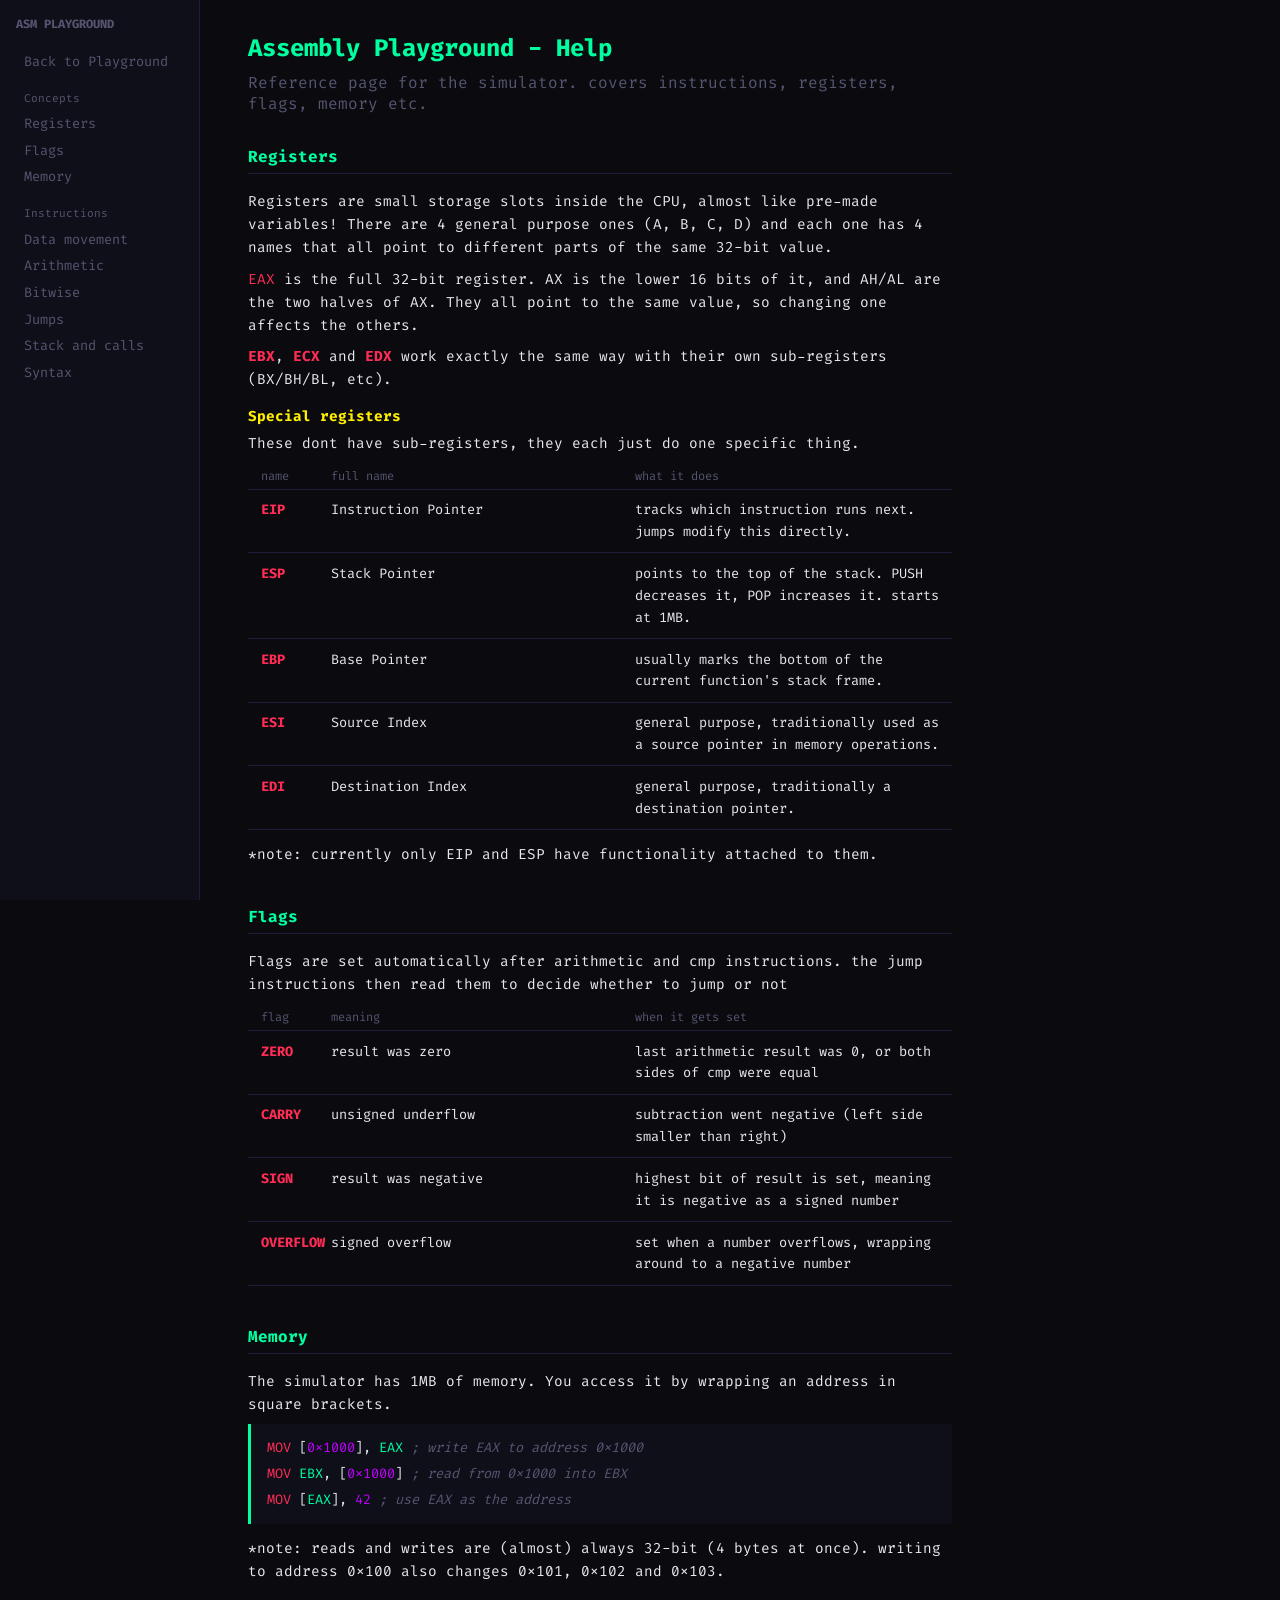
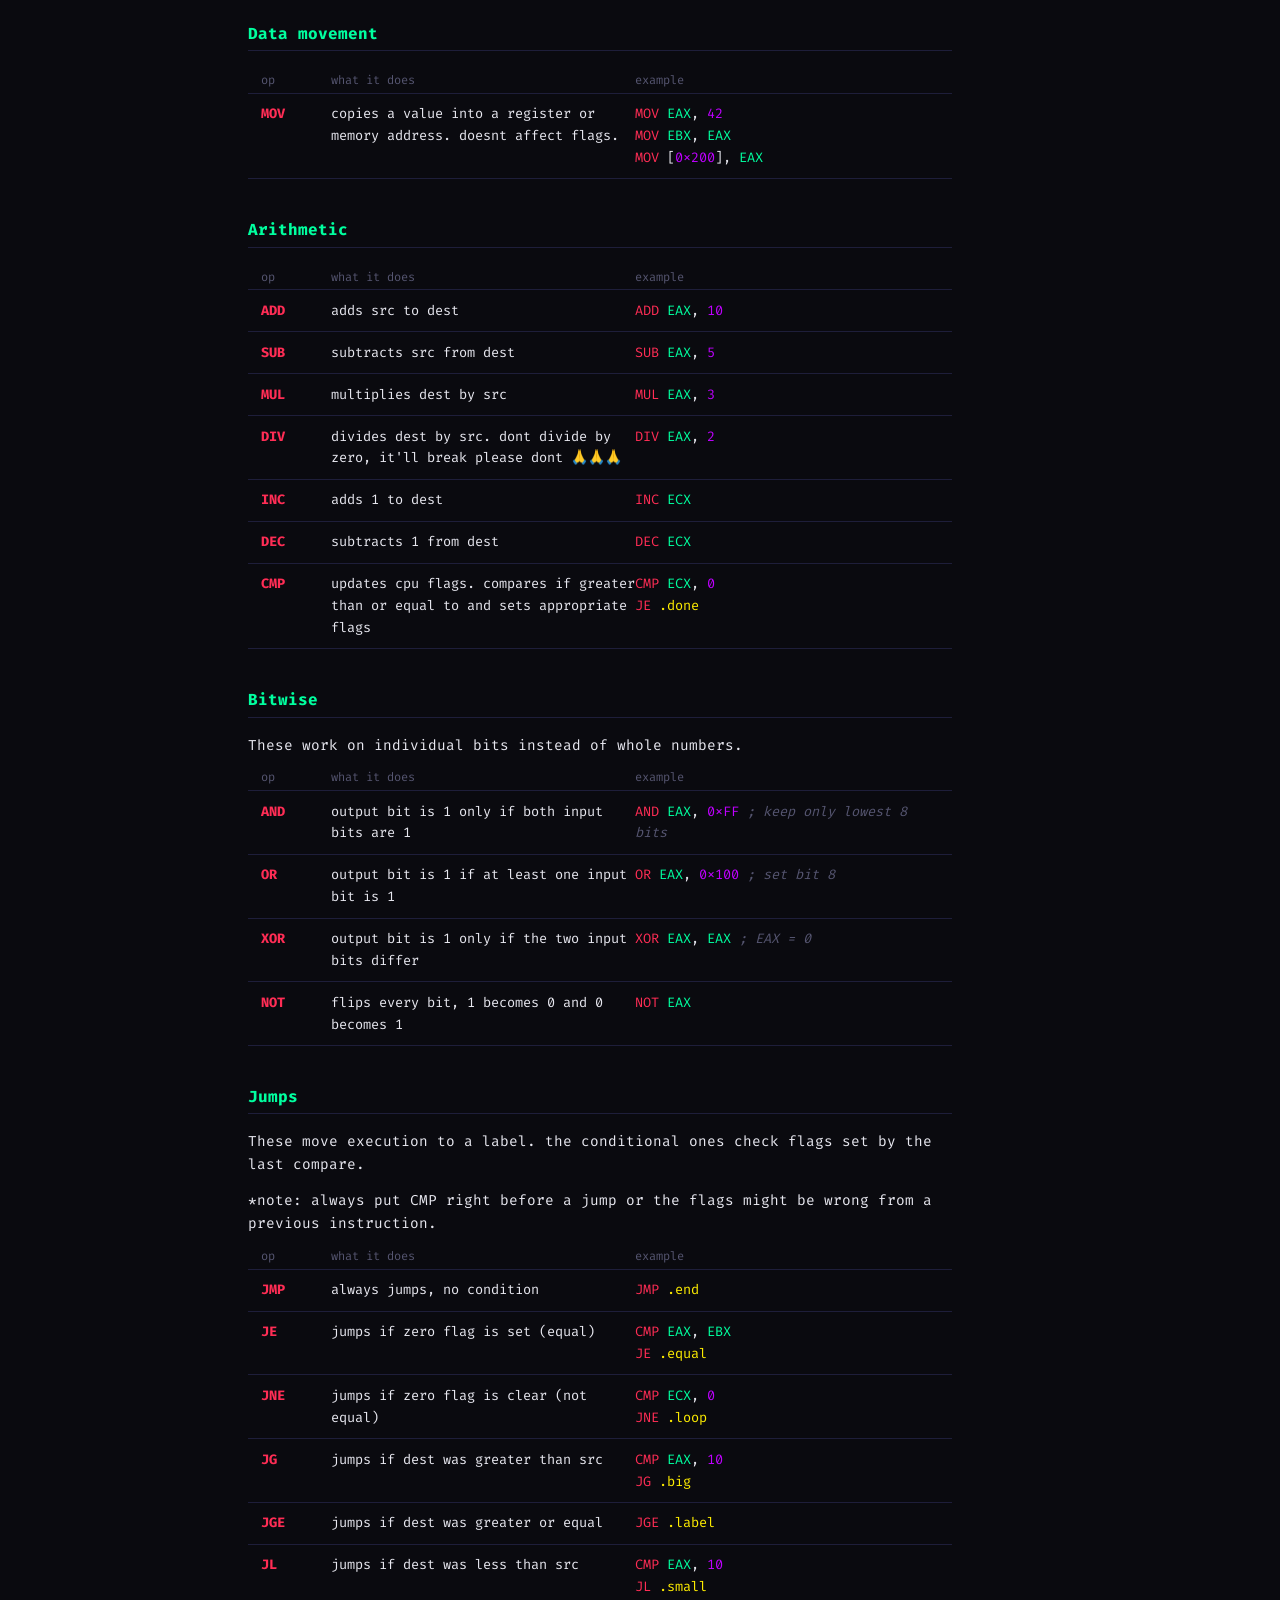
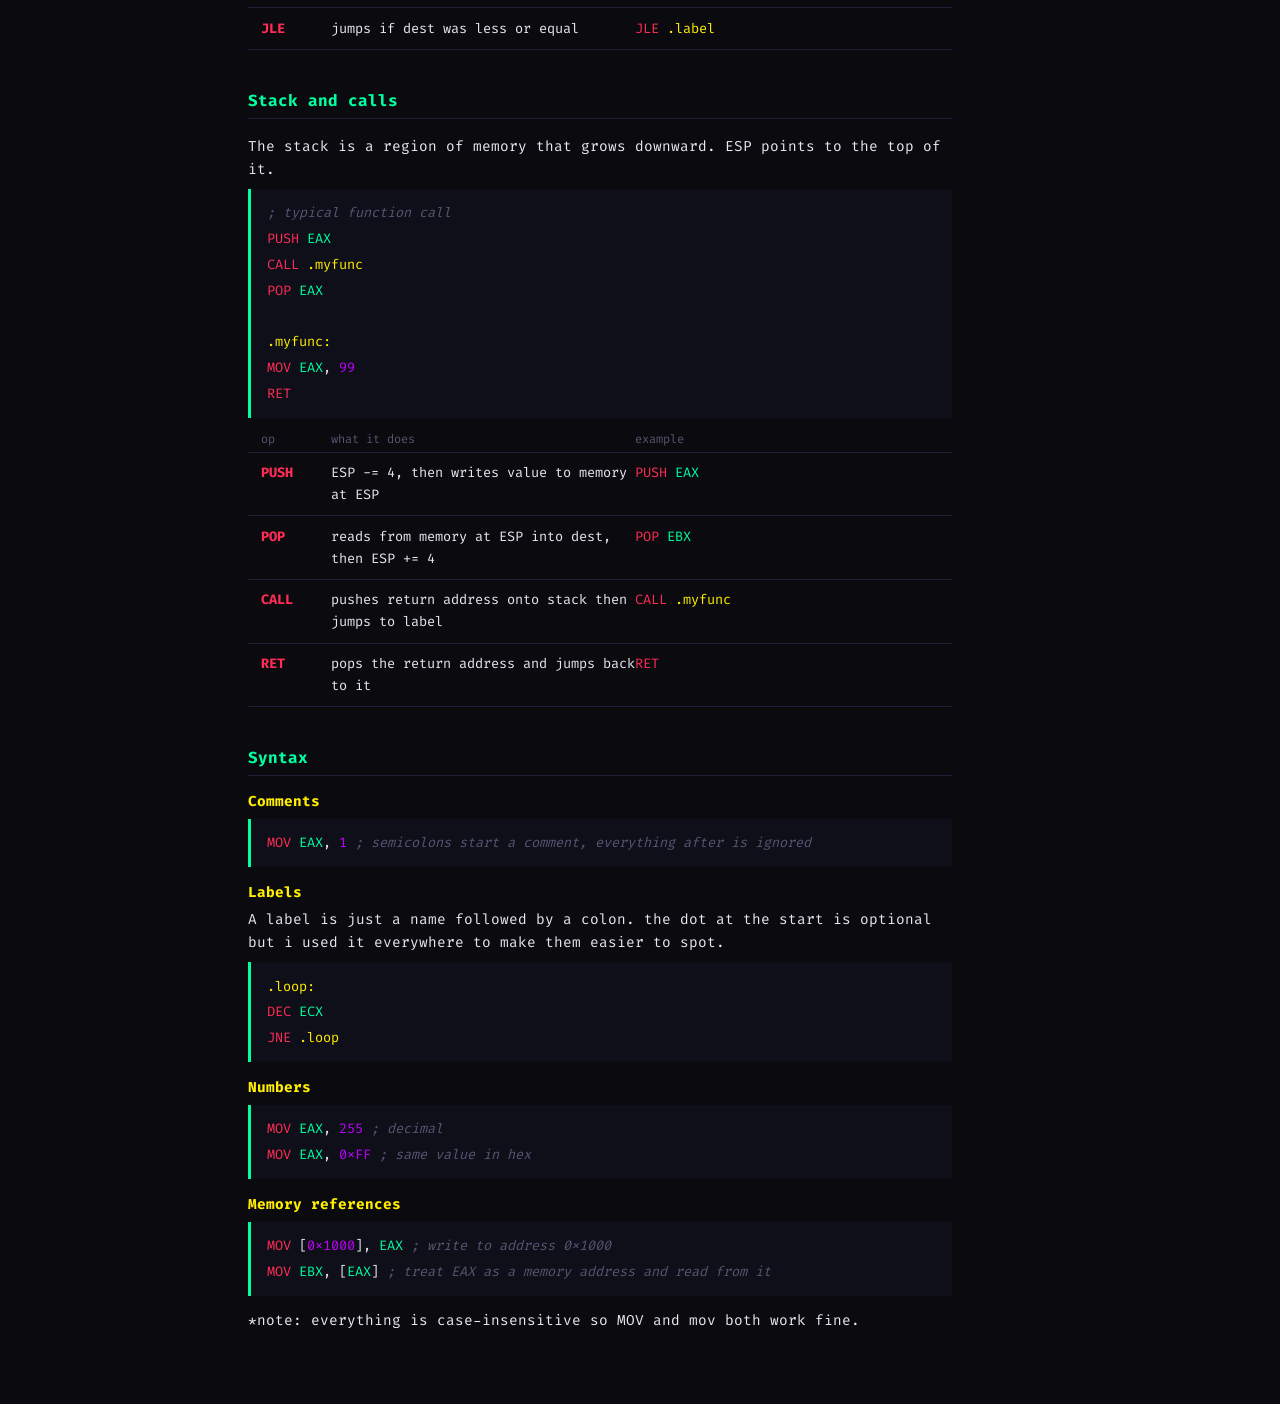
==== help.html @ bed05d88 "rewrote all of asm.js and ui.js, added help.html" ====
<!DOCTYPE html>
<html>
<head>
    <title>Assembly Playground - Help</title>
    <link rel="icon" type="image/x-icon" href="icon.jpg">
    <link rel="stylesheet" href="css/help.css">

    <!-- import google font -->
    <link href="https://fonts.googleapis.com/css2?family=Fira+Code&display=swap" rel="stylesheet">
</head>
<body>
<div class="page">
    <div class="sidebar">
        <h1>ASM PLAYGROUND</h1>
        <a href="index.html">Back to Playground</a>
        <span class="group">Concepts</span>
        <a href="#registers">Registers</a>
        <a href="#flags">Flags</a>
        <a href="#memory">Memory</a>
        <span class="group">Instructions</span>
        <a href="#data">Data movement</a>
        <a href="#arithmetic">Arithmetic</a>
        <a href="#bitwise">Bitwise</a>
        <a href="#jumps">Jumps</a>
        <a href="#stack">Stack and calls</a>
        <a href="#syntax">Syntax</a>
    </div>

    <div class="content">
        <h1>Assembly Playground - Help</h1>
        <p>Reference page for the simulator. covers instructions, registers, flags, memory etc.</p>

        <!-- registers -->
        <div class="section" id="registers">
            <h2>Registers</h2>
            <p>Registers are small storage slots inside the CPU, almost like pre-made variables! There are 4 general purpose ones (A, B, C, D) and each one has 4 names that all point to different parts of the same 32-bit value.</p>

            <p><span class="keyword">EAX</span> is the full 32-bit register. AX is the lower 16 bits of it, and AH/AL are the two halves of AX. They all point to the same value, so changing one affects the others.</p>
            <p><span class="op">EBX</span>, <span class="op">ECX</span> and <span class="op">EDX</span> work exactly the same way with their own sub-registers (BX/BH/BL, etc).</p>

            <h3>Special registers</h3>
            <p>These dont have sub-registers, they each just do one specific thing.</p>

            <div class="row-header">
                <div>name</div><div>full name</div><div>what it does</div>
            </div>
            <div class="row">
                <div class="op">EIP</div>
                <div>Instruction Pointer</div>
                <div>tracks which instruction runs next. jumps modify this directly.</div>
            </div>
            <div class="row">
                <div class="op">ESP</div>
                <div>Stack Pointer</div>
                <div>points to the top of the stack. PUSH decreases it, POP increases it. starts at 1MB.</div>
            </div>
            <div class="row">
                <div class="op">EBP</div>
                <div>Base Pointer</div>
                <div>usually marks the bottom of the current function's stack frame.</div>
            </div>
            <div class="row">
                <div class="op">ESI</div>
                <div>Source Index</div>
                <div>general purpose, traditionally used as a source pointer in memory operations.</div>
            </div>
            <div class="row">
                <div class="op">EDI</div>
                <div>Destination Index</div>
                <div>general purpose, traditionally a destination pointer.</div>
            </div>
            <p class="note">*note: currently only EIP and ESP have functionality attached to them.</p>
        </div>

        <!-- flags -->
        <div class="section" id="flags">
            <h2>Flags</h2>
            <p>Flags are set automatically after arithmetic and cmp instructions. the jump instructions then read them to decide whether to jump or not</p>

            <div class="row-header">
                <div>flag</div><div>meaning</div><div>when it gets set</div>
            </div>
            <div class="row">
                <div class="op">ZERO</div>
                <div>result was zero</div>
                <div>last arithmetic result was 0, or both sides of cmp were equal</div>
            </div>
            <div class="row">
                <div class="op">CARRY</div>
                <div>unsigned underflow</div>
                <div>subtraction went negative (left side smaller than right)</div>
            </div>
            <div class="row">
                <div class="op">SIGN</div>
                <div>result was negative</div>
                <div>highest bit of result is set, meaning it is negative as a signed number</div>
            </div>
            <div class="row">
                <div class="op">OVERFLOW</div>
                <div>signed overflow</div>
                <div>set when a number overflows, wrapping around to a negative number</div>
            </div>
        </div>

        <!-- memory -->
        <div class="section" id="memory">
            <h2>Memory</h2>
            <p>The simulator has 1MB of memory. You access it by wrapping an address in square brackets.</p>

            <div class="code">
                <span class="keyword">MOV</span> [<span class="num">0x1000</span>], <span class="reg">EAX</span>    <span class="comment">; write EAX to address 0x1000</span><br>
                <span class="keyword">MOV</span> <span class="reg">EBX</span>, [<span class="num">0x1000</span>]    <span class="comment">; read from 0x1000 into EBX</span><br>
                <span class="keyword">MOV</span> [<span class="reg">EAX</span>], <span class="num">42</span>         <span class="comment">; use EAX as the address</span>
            </div>

            <p class="note">*note: reads and writes are (almost) always 32-bit (4 bytes at once). writing to address 0x100 also changes 0x101, 0x102 and 0x103.</p>
        </div>

        <!-- data movement -->
        <div class="section" id="data">
            <h2>Data movement</h2>

            <div class="row-header">
                <div>op</div><div>what it does</div><div>example</div>
            </div>
            <div class="row">
                <div class="op">MOV</div>
                <div>copies a value into a register or memory address. doesnt affect flags.</div>
                <div>
                    <span class="keyword">MOV</span> <span class="reg">EAX</span>, <span class="num">42</span><br>
                    <span class="keyword">MOV</span> <span class="reg">EBX</span>, <span class="reg">EAX</span><br>
                    <span class="keyword">MOV</span> [<span class="num">0x200</span>], <span class="reg">EAX</span>
                </div>
            </div>
        </div>

        <!-- arithmetic -->
        <div class="section" id="arithmetic">
            <h2>Arithmetic</h2>

            <div class="row-header">
                <div>op</div><div>what it does</div><div>example</div>
            </div>
            <div class="row">
                <div class="op">ADD</div>
                <div>adds src to dest</div>
                <div><span class="keyword">ADD</span> <span class="reg">EAX</span>, <span class="num">10</span></div>
            </div>
            <div class="row">
                <div class="op">SUB</div>
                <div>subtracts src from dest</div>
                <div><span class="keyword">SUB</span> <span class="reg">EAX</span>, <span class="num">5</span></div>
            </div>
            <div class="row">
                <div class="op">MUL</div>
                <div>multiplies dest by src</div>
                <div><span class="keyword">MUL</span> <span class="reg">EAX</span>, <span class="num">3</span></div>
            </div>
            <div class="row">
                <div class="op">DIV</div>
                <div>divides dest by src. dont divide by zero, it'll break please dont 🙏🙏🙏</div>
                <div><span class="keyword">DIV</span> <span class="reg">EAX</span>, <span class="num">2</span></div>
            </div>
            <div class="row">
                <div class="op">INC</div>
                <div>adds 1 to dest</div>
                <div><span class="keyword">INC</span> <span class="reg">ECX</span></div>
            </div>
            <div class="row">
                <div class="op">DEC</div>
                <div>subtracts 1 from dest</div>
                <div><span class="keyword">DEC</span> <span class="reg">ECX</span></div>
            </div>
            <div class="row">
                <div class="op">CMP</div>
                <div>updates cpu flags. compares if greater than or equal to and sets appropriate flags</div>
                <div>
                    <span class="keyword">CMP</span> <span class="reg">ECX</span>, <span class="num">0</span><br>
                    <span class="keyword">JE</span> <span class="label">.done</span>
                </div>
            </div>
        </div>

        <!-- bitwise -->
        <div class="section" id="bitwise">
            <h2>Bitwise</h2>
            <p>These work on individual bits instead of whole numbers.</p>

            <div class="row-header">
                <div>op</div><div>what it does</div><div>example</div>
            </div>
            <div class="row">
                <div class="op">AND</div>
                <div>output bit is 1 only if both input bits are 1</div>
                <div><span class="keyword">AND</span> <span class="reg">EAX</span>, <span class="num">0xFF</span> <span class="comment">; keep only lowest 8 bits</span></div>
            </div>
            <div class="row">
                <div class="op">OR</div>
                <div>output bit is 1 if at least one input bit is 1</div>
                <div><span class="keyword">OR</span> <span class="reg">EAX</span>, <span class="num">0x100</span> <span class="comment">; set bit 8</span></div>
            </div>
            <div class="row">
                <div class="op">XOR</div>
                <div>output bit is 1 only if the two input bits differ</div>
                <div><span class="keyword">XOR</span> <span class="reg">EAX</span>, <span class="reg">EAX</span> <span class="comment">; EAX = 0</span></div>
            </div>
            <div class="row">
                <div class="op">NOT</div>
                <div>flips every bit, 1 becomes 0 and 0 becomes 1</div>
                <div><span class="keyword">NOT</span> <span class="reg">EAX</span></div>
            </div>
        </div>

        <!-- jumps -->
        <div class="section" id="jumps">
            <h2>Jumps</h2>
            <p>These move execution to a label. the conditional ones check flags set by the last compare.</p>
            <p class="note">*note: always put CMP right before a jump or the flags might be wrong from a previous instruction.</p>

            <div class="row-header row-header-gap">
                <div>op</div><div>what it does</div><div>example</div>
            </div>
            <div class="row">
                <div class="op">JMP</div>
                <div>always jumps, no condition</div>
                <div><span class="keyword">JMP</span> <span class="label">.end</span></div>
            </div>
            <div class="row">
                <div class="op">JE</div>
                <div>jumps if zero flag is set (equal)</div>
                <div><span class="keyword">CMP</span> <span class="reg">EAX</span>, <span class="reg">EBX</span><br><span class="keyword">JE</span> <span class="label">.equal</span></div>
            </div>
            <div class="row">
                <div class="op">JNE</div>
                <div>jumps if zero flag is clear (not equal)</div>
                <div><span class="keyword">CMP</span> <span class="reg">ECX</span>, <span class="num">0</span><br><span class="keyword">JNE</span> <span class="label">.loop</span></div>
            </div>
            <div class="row">
                <div class="op">JG</div>
                <div>jumps if dest was greater than src</div>
                <div><span class="keyword">CMP</span> <span class="reg">EAX</span>, <span class="num">10</span><br><span class="keyword">JG</span> <span class="label">.big</span></div>
            </div>
            <div class="row">
                <div class="op">JGE</div>
                <div>jumps if dest was greater or equal</div>
                <div><span class="keyword">JGE</span> <span class="label">.label</span></div>
            </div>
            <div class="row">
                <div class="op">JL</div>
                <div>jumps if dest was less than src</div>
                <div><span class="keyword">CMP</span> <span class="reg">EAX</span>, <span class="num">10</span><br><span class="keyword">JL</span> <span class="label">.small</span></div>
            </div>
            <div class="row">
                <div class="op">JLE</div>
                <div>jumps if dest was less or equal</div>
                <div><span class="keyword">JLE</span> <span class="label">.label</span></div>
            </div>
        </div>

        <!-- stack -->
        <div class="section" id="stack">
            <h2>Stack and calls</h2>
            <p>The stack is a region of memory that grows downward. ESP points to the top of it.</p>

            <div class="code">
                <span class="comment">; typical function call</span><br>
                <span class="keyword">PUSH</span> <span class="reg">EAX</span><br>
                <span class="keyword">CALL</span> <span class="label">.myfunc</span><br>
                <span class="keyword">POP</span> <span class="reg">EAX</span><br>
                <br>
                <span class="label">.myfunc:</span><br>
                <span class="keyword">MOV</span> <span class="reg">EAX</span>, <span class="num">99</span><br>
                <span class="keyword">RET</span>
            </div>

            <div class="row-header">
                <div>op</div><div>what it does</div><div>example</div>
            </div>
            <div class="row">
                <div class="op">PUSH</div>
                <div>ESP -= 4, then writes value to memory at ESP</div>
                <div><span class="keyword">PUSH</span> <span class="reg">EAX</span></div>
            </div>
            <div class="row">
                <div class="op">POP</div>
                <div>reads from memory at ESP into dest, then ESP += 4</div>
                <div><span class="keyword">POP</span> <span class="reg">EBX</span></div>
            </div>
            <div class="row">
                <div class="op">CALL</div>
                <div>pushes return address onto stack then jumps to label</div>
                <div><span class="keyword">CALL</span> <span class="label">.myfunc</span></div>
            </div>
            <div class="row">
                <div class="op">RET</div>
                <div>pops the return address and jumps back to it</div>
                <div><span class="keyword">RET</span></div>
            </div>
        </div>

        <!-- syntax -->
        <div class="section" id="syntax">
            <h2>Syntax</h2>

            <h3>Comments</h3>
            <div class="code">
                <span class="keyword">MOV</span> <span class="reg">EAX</span>, <span class="num">1</span>  <span class="comment">; semicolons start a comment, everything after is ignored</span>
            </div>

            <h3>Labels</h3>
            <p>A label is just a name followed by a colon. the dot at the start is optional but i used it everywhere to make them easier to spot.</p>
            <div class="code">
                <span class="label">.loop:</span><br>
                <span class="keyword">DEC</span> <span class="reg">ECX</span><br>
                <span class="keyword">JNE</span> <span class="label">.loop</span>
            </div>

            <h3>Numbers</h3>
            <div class="code">
                <span class="keyword">MOV</span> <span class="reg">EAX</span>, <span class="num">255</span>   <span class="comment">; decimal</span><br>
                <span class="keyword">MOV</span> <span class="reg">EAX</span>, <span class="num">0xFF</span>  <span class="comment">; same value in hex</span>
            </div>

            <h3>Memory references</h3>
            <div class="code">
                <span class="keyword">MOV</span> [<span class="num">0x1000</span>], <span class="reg">EAX</span>  <span class="comment">; write to address 0x1000</span><br>
                <span class="keyword">MOV</span> <span class="reg">EBX</span>, [<span class="reg">EAX</span>]    <span class="comment">; treat EAX as a memory address and read from it</span>
            </div>

            <p class="note">*note: everything is case-insensitive so MOV and mov both work fine.</p>
        </div>
    </div>
</div>
</body>
</html>
---- css/help.css ----
:root {
    --bg: #0a0a0f;
    --panel: #0f0f1a;
    --border: #1e1e3a;
    --accent: #00ff9f;
    --error: #ff2d55;
    --text: #e8e8f0;
    --muted: #555570;
    --purple: #bf00ff;
    --yellow: #ffee00;
    --orange: #ff9f00;
}

* {
    box-sizing: border-box;
    margin: 0;
    padding: 0;
}

body {
    background: var(--bg);
    color: var(--text);
    font-family: 'Fira Code', monospace;
}

.page {
    display: grid;
    grid-template-columns: 200px 1fr;
    min-height: 100vh;
}

.sidebar {
    background: var(--panel);
    border-right: 1px solid var(--border);
    padding: 1rem;
    position: sticky;
    top: 0;
    height: 100vh;
}

.sidebar h1 {
    font-size: 0.75rem;
    color: var(--muted);
    margin-bottom: 1rem;
}

.sidebar a {
    display: block;
    padding: 0.3rem 0.5rem;
    color: var(--muted);
    font-size: 0.85rem;
    text-decoration: none;
}

.sidebar a:hover {
    color: var(--text);
}

.sidebar .group {
    display: block;
    font-size: 0.7rem;
    color: var(--muted);
    margin: 1rem 0 0.3rem 0.5rem;
}

.content {
    padding: 2rem 3rem;
    max-width: 800px;
}

.content h1 {
    font-size: 1.5rem;
    color: var(--accent);
    margin-bottom: 0.5rem;
}

.content > p {
    color: var(--muted);
    margin-bottom: 2rem;
}

.section {
    margin-bottom: 2.5rem;
}

.section h2 {
    color: var(--accent);
    font-size: 1rem;
    border-bottom: 1px solid var(--border);
    padding-bottom: 0.4rem;
    margin-bottom: 1rem;
}

.section h3 {
    color: var(--yellow);
    font-size: 0.9rem;
    margin: 1rem 0 0.4rem;
}

.section p {
    color: var(--text);
    font-size: 0.9rem;
    line-height: 1.6;
    margin-bottom: 0.5rem;
}

/* instruction rows */
.row-header {
    display: grid;
    grid-template-columns: 70px 1fr 1fr;
    padding: 0.3rem 0.8rem;
    font-size: 0.75rem;
    color: var(--muted);
    border-bottom: 1px solid var(--border);
}

.row {
    display: grid;
    grid-template-columns: 70px 1fr 1fr;
    padding: 0.6rem 0.8rem;
    border-bottom: 1px solid var(--border);
    font-size: 0.85rem;
    line-height: 1.6;
}

.code {
    background: var(--panel);
    border-left: 3px solid var(--accent);
    padding: 0.7rem 1rem;
    font-size: 0.85rem;
    line-height: 1.9;
    margin: 0.5rem 0;
}

/* syntax colors */
.keyword  { 
    color: var(--error); 
}

.reg { 
    color: var(--accent); 
}

.num { 
    color: var(--purple); 
}

.label { 
    color: var(--yellow); 
}

.comment { 
    color: var(--muted); font-style: italic; 
}

.op  { 
    color: var(--error); font-weight: bold; 
}

.row-header-gap {
    margin-top: 0.5rem;
}

.note {
    margin-top: 0.8rem;
}
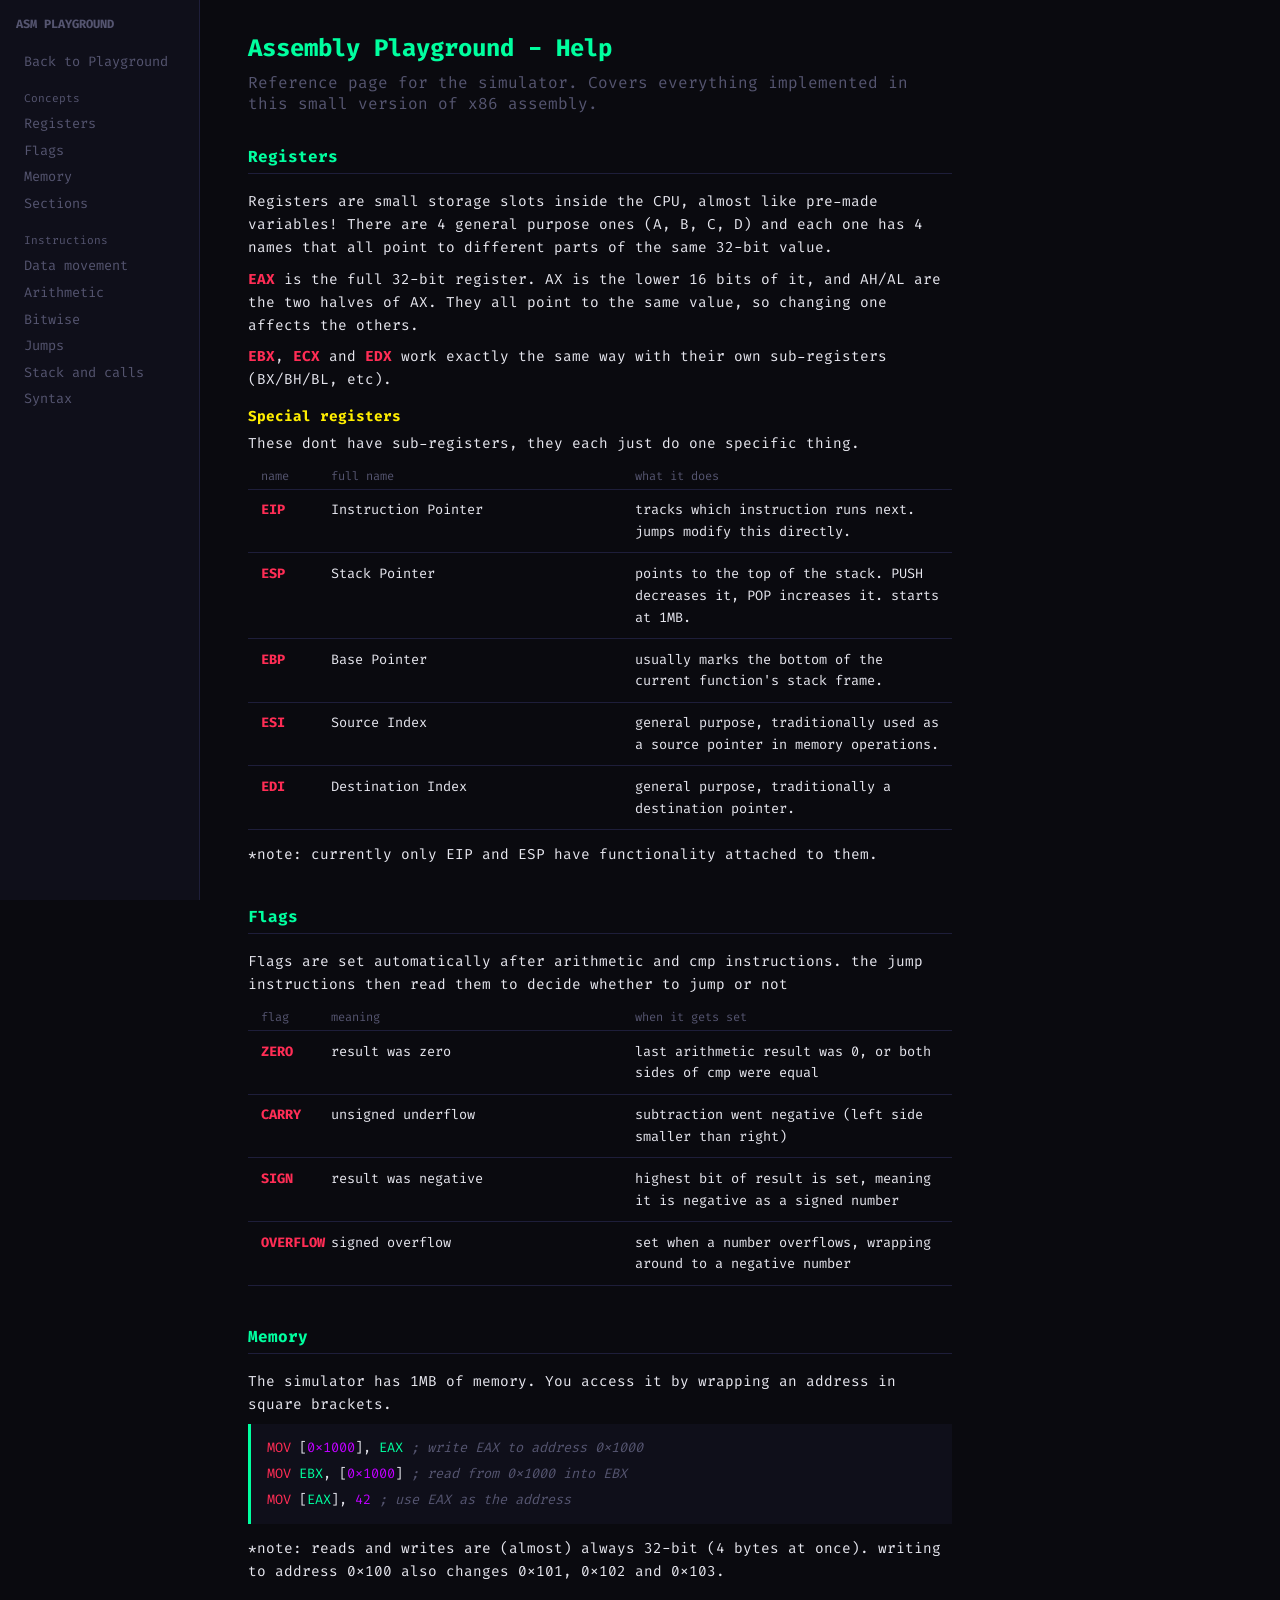
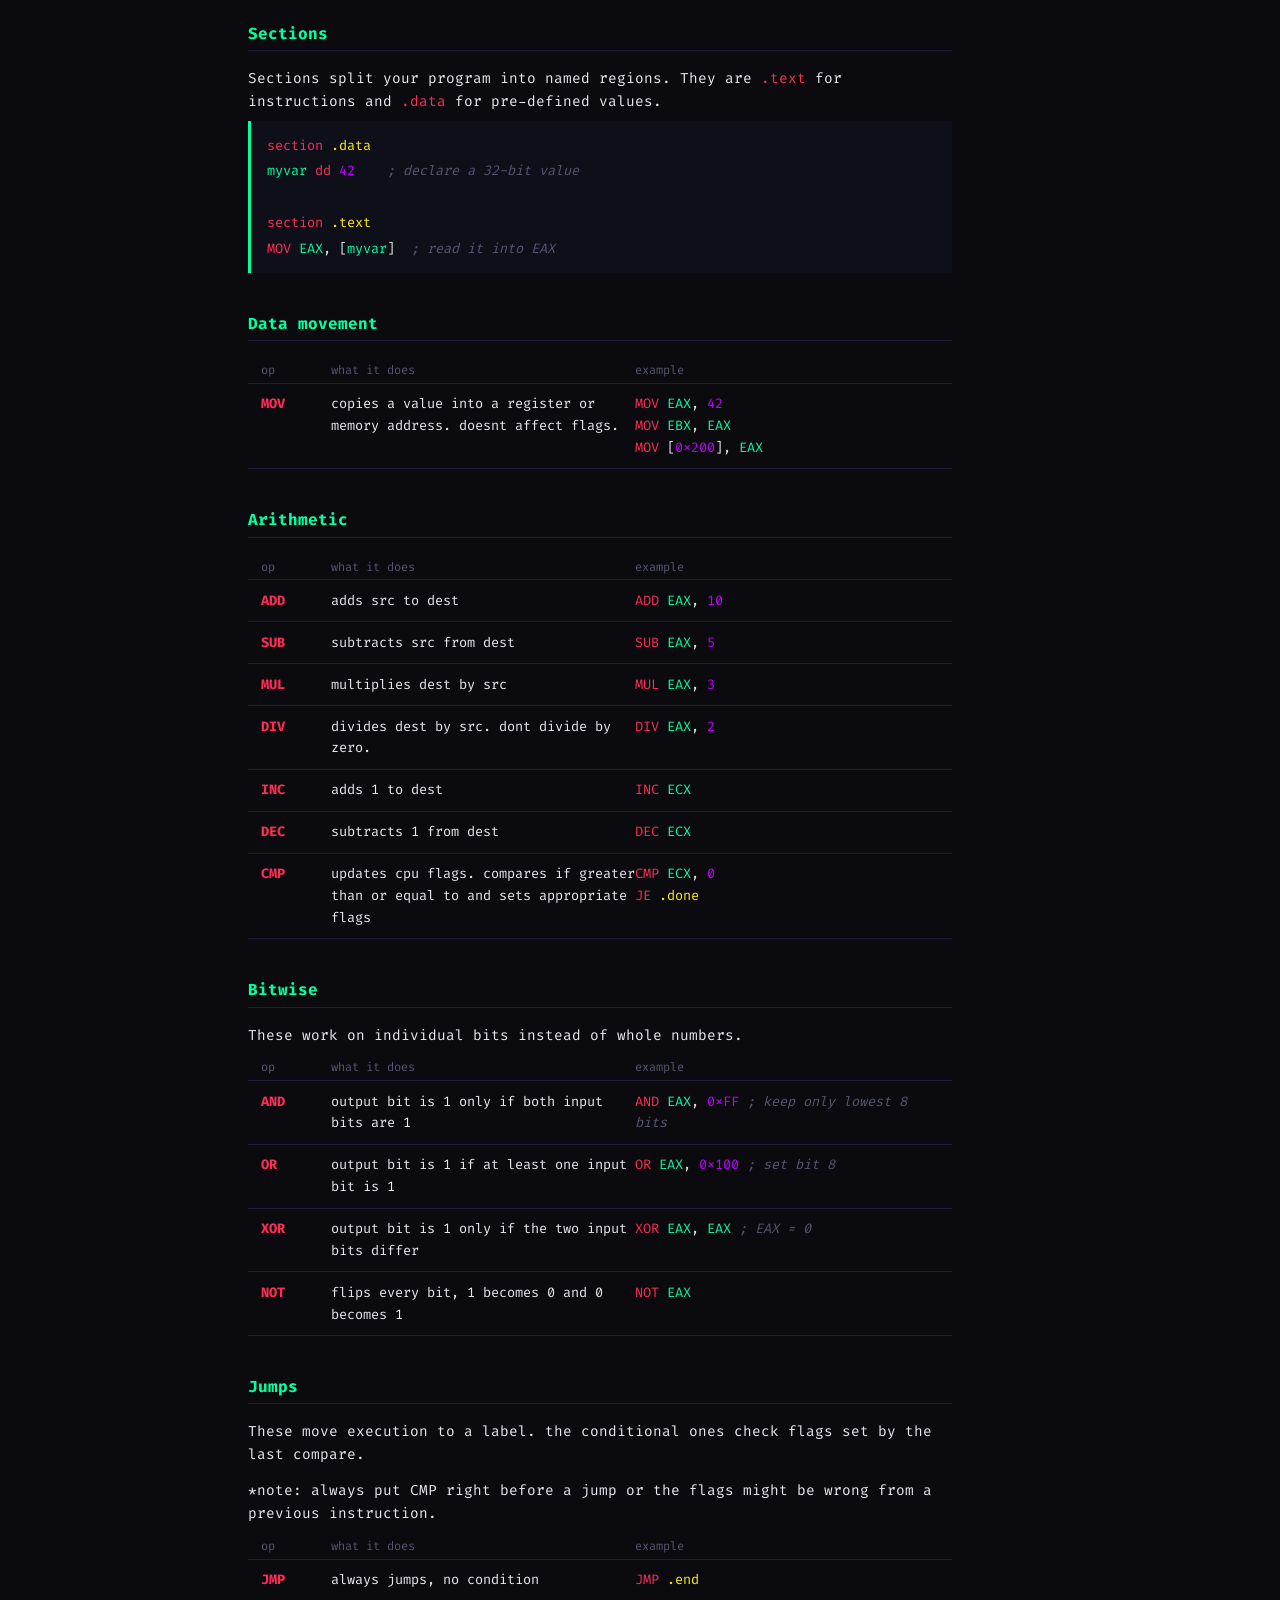
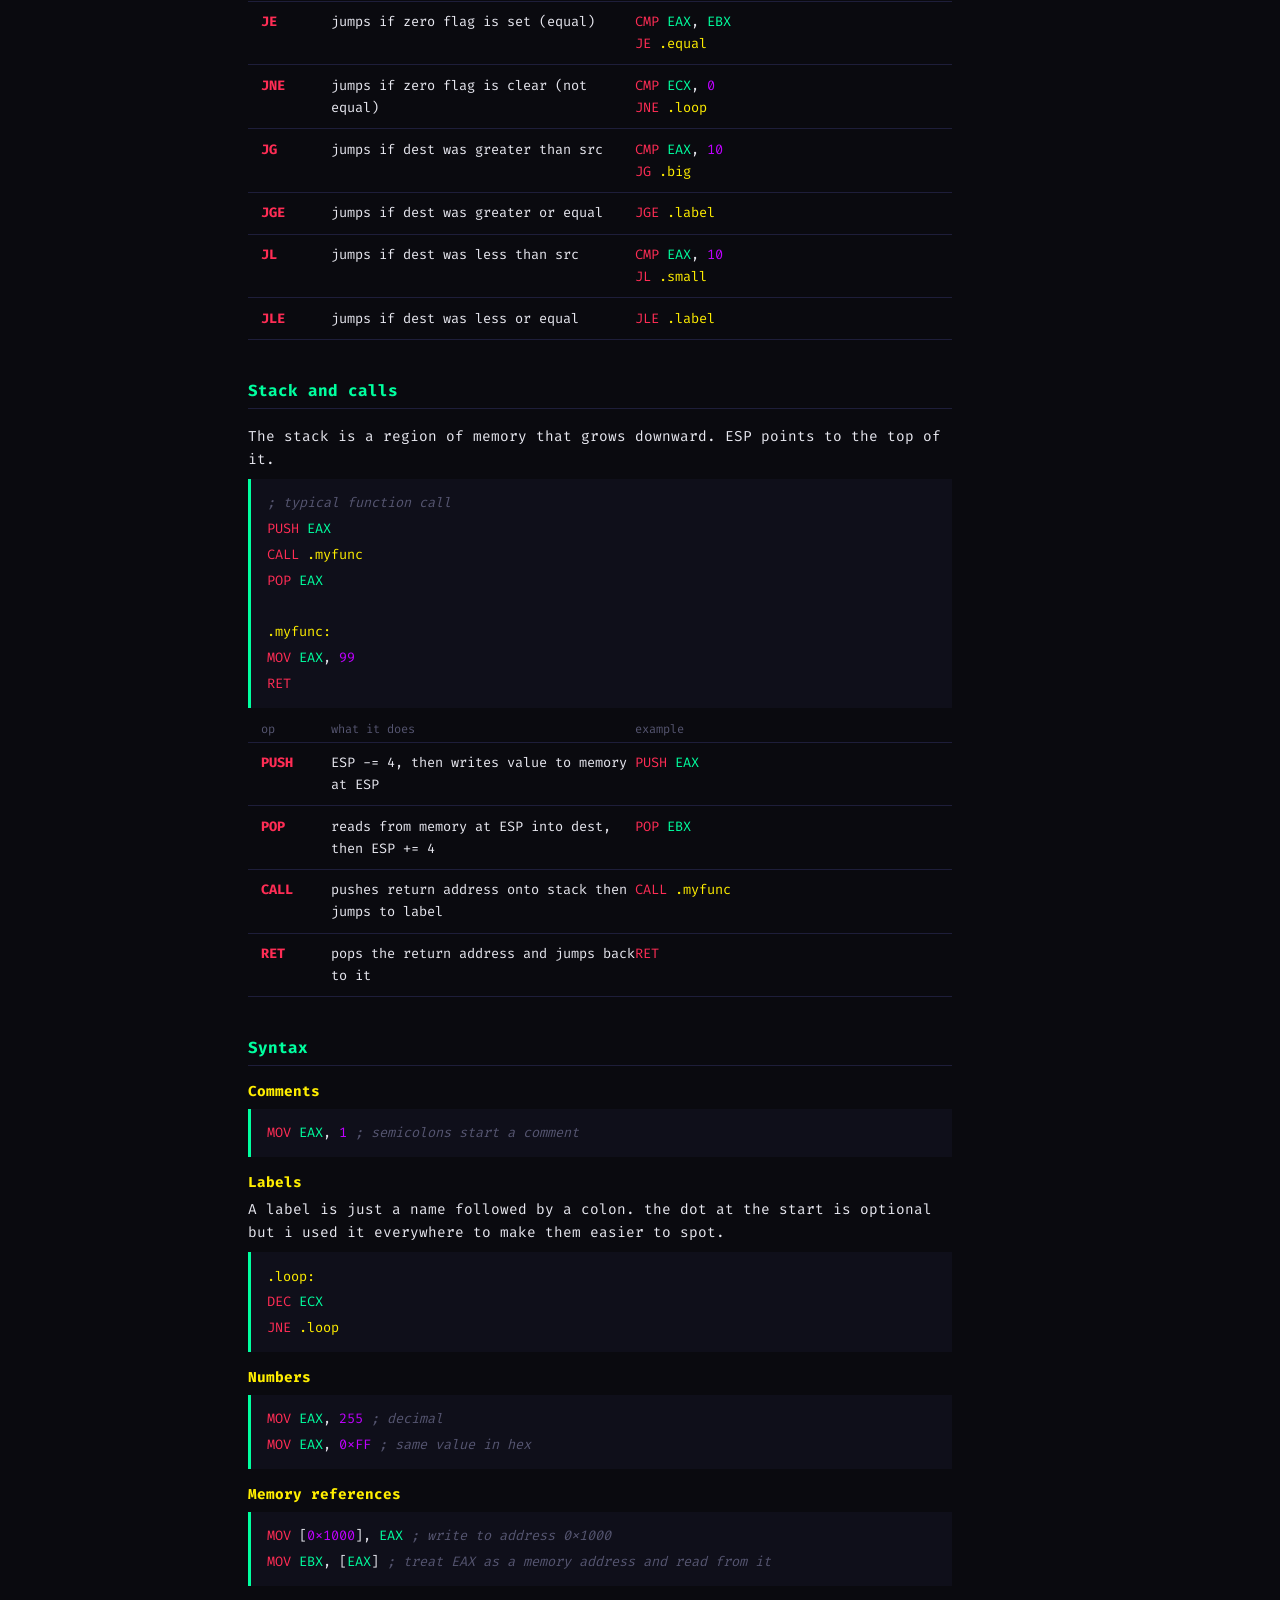
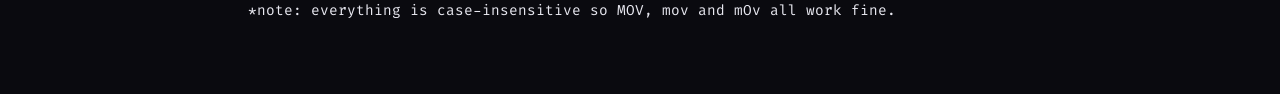
==== commit ac903f68: "did stuff" ====
--- a/help.html
+++ b/help.html
@@ -2,7 +2,7 @@
 <html>
 <head>
     <title>Assembly Playground - Help</title>
-    <link rel="icon" type="image/x-icon" href="icon.jpg">
+    <link rel="icon" type="image/x-icon" href="icon.png">
     <link rel="stylesheet" href="css/help.css">
 
     <!-- import google font -->
@@ -17,6 +17,7 @@
         <a href="#registers">Registers</a>
         <a href="#flags">Flags</a>
         <a href="#memory">Memory</a>
+        <a href="#sections">Sections</a>
         <span class="group">Instructions</span>
         <a href="#data">Data movement</a>
         <a href="#arithmetic">Arithmetic</a>
@@ -28,14 +29,14 @@
 
     <div class="content">
         <h1>Assembly Playground - Help</h1>
-        <p>Reference page for the simulator. covers instructions, registers, flags, memory etc.</p>
+        <p>Reference page for the simulator. Covers everything implemented in this small version of x86 assembly.</p>
 
         <!-- registers -->
         <div class="section" id="registers">
             <h2>Registers</h2>
             <p>Registers are small storage slots inside the CPU, almost like pre-made variables! There are 4 general purpose ones (A, B, C, D) and each one has 4 names that all point to different parts of the same 32-bit value.</p>
 
-            <p><span class="keyword">EAX</span> is the full 32-bit register. AX is the lower 16 bits of it, and AH/AL are the two halves of AX. They all point to the same value, so changing one affects the others.</p>
+            <p><span class="op">EAX</span> is the full 32-bit register. AX is the lower 16 bits of it, and AH/AL are the two halves of AX. They all point to the same value, so changing one affects the others.</p>
             <p><span class="op">EBX</span>, <span class="op">ECX</span> and <span class="op">EDX</span> work exactly the same way with their own sub-registers (BX/BH/BL, etc).</p>
 
             <h3>Special registers</h3>
@@ -114,6 +115,20 @@
             </div>
 
             <p class="note">*note: reads and writes are (almost) always 32-bit (4 bytes at once). writing to address 0x100 also changes 0x101, 0x102 and 0x103.</p>
+        </div>
+
+        <!-- sections -->
+        <div class="section" id="sections">
+            <h2>Sections</h2>
+            <p>Sections split your program into named regions. They are <span class="keyword">.text</span> for instructions and <span class="keyword">.data</span> for pre-defined values.</p>
+
+            <div class="code">
+                <span class="keyword">section</span> <span class="label">.data</span><br>
+                <span class="reg">myvar</span> <span class="keyword">dd</span> <span class="num">42</span>&nbsp;&nbsp;&nbsp;&nbsp;<span class="comment">; declare a 32-bit value</span><br>
+                <br>
+                <span class="keyword">section</span> <span class="label">.text</span><br>
+                <span class="keyword">MOV</span> <span class="reg">EAX</span>, [<span class="reg">myvar</span>]&nbsp;&nbsp;<span class="comment">; read it into EAX</span>
+            </div>
         </div>
 
         <!-- data movement -->
@@ -158,7 +173,7 @@
             </div>
             <div class="row">
                 <div class="op">DIV</div>
-                <div>divides dest by src. dont divide by zero, it'll break please dont 🙏🙏🙏</div>
+                <div>divides dest by src. dont divide by zero.</div>
                 <div><span class="keyword">DIV</span> <span class="reg">EAX</span>, <span class="num">2</span></div>
             </div>
             <div class="row">
@@ -304,7 +319,7 @@
 
             <h3>Comments</h3>
             <div class="code">
-                <span class="keyword">MOV</span> <span class="reg">EAX</span>, <span class="num">1</span>  <span class="comment">; semicolons start a comment, everything after is ignored</span>
+                <span class="keyword">MOV</span> <span class="reg">EAX</span>, <span class="num">1</span>  <span class="comment">; semicolons start a comment</span>
             </div>
 
             <h3>Labels</h3>
@@ -327,7 +342,7 @@
                 <span class="keyword">MOV</span> <span class="reg">EBX</span>, [<span class="reg">EAX</span>]    <span class="comment">; treat EAX as a memory address and read from it</span>
             </div>
 
-            <p class="note">*note: everything is case-insensitive so MOV and mov both work fine.</p>
+            <p class="note">*note: everything is case-insensitive so MOV, mov and mOv all work fine.</p>
         </div>
     </div>
 </div>
--- a/css/help.css
+++ b/css/help.css
@@ -104,7 +104,6 @@
     margin-bottom: 0.5rem;
 }
 
-/* instruction rows */
 .row-header {
     display: grid;
     grid-template-columns: 70px 1fr 1fr;
@@ -121,6 +120,10 @@
     border-bottom: 1px solid var(--border);
     font-size: 0.85rem;
     line-height: 1.6;
+}
+
+.row:hover {
+    background-color: var(--panel);
 }
 
 .code {
